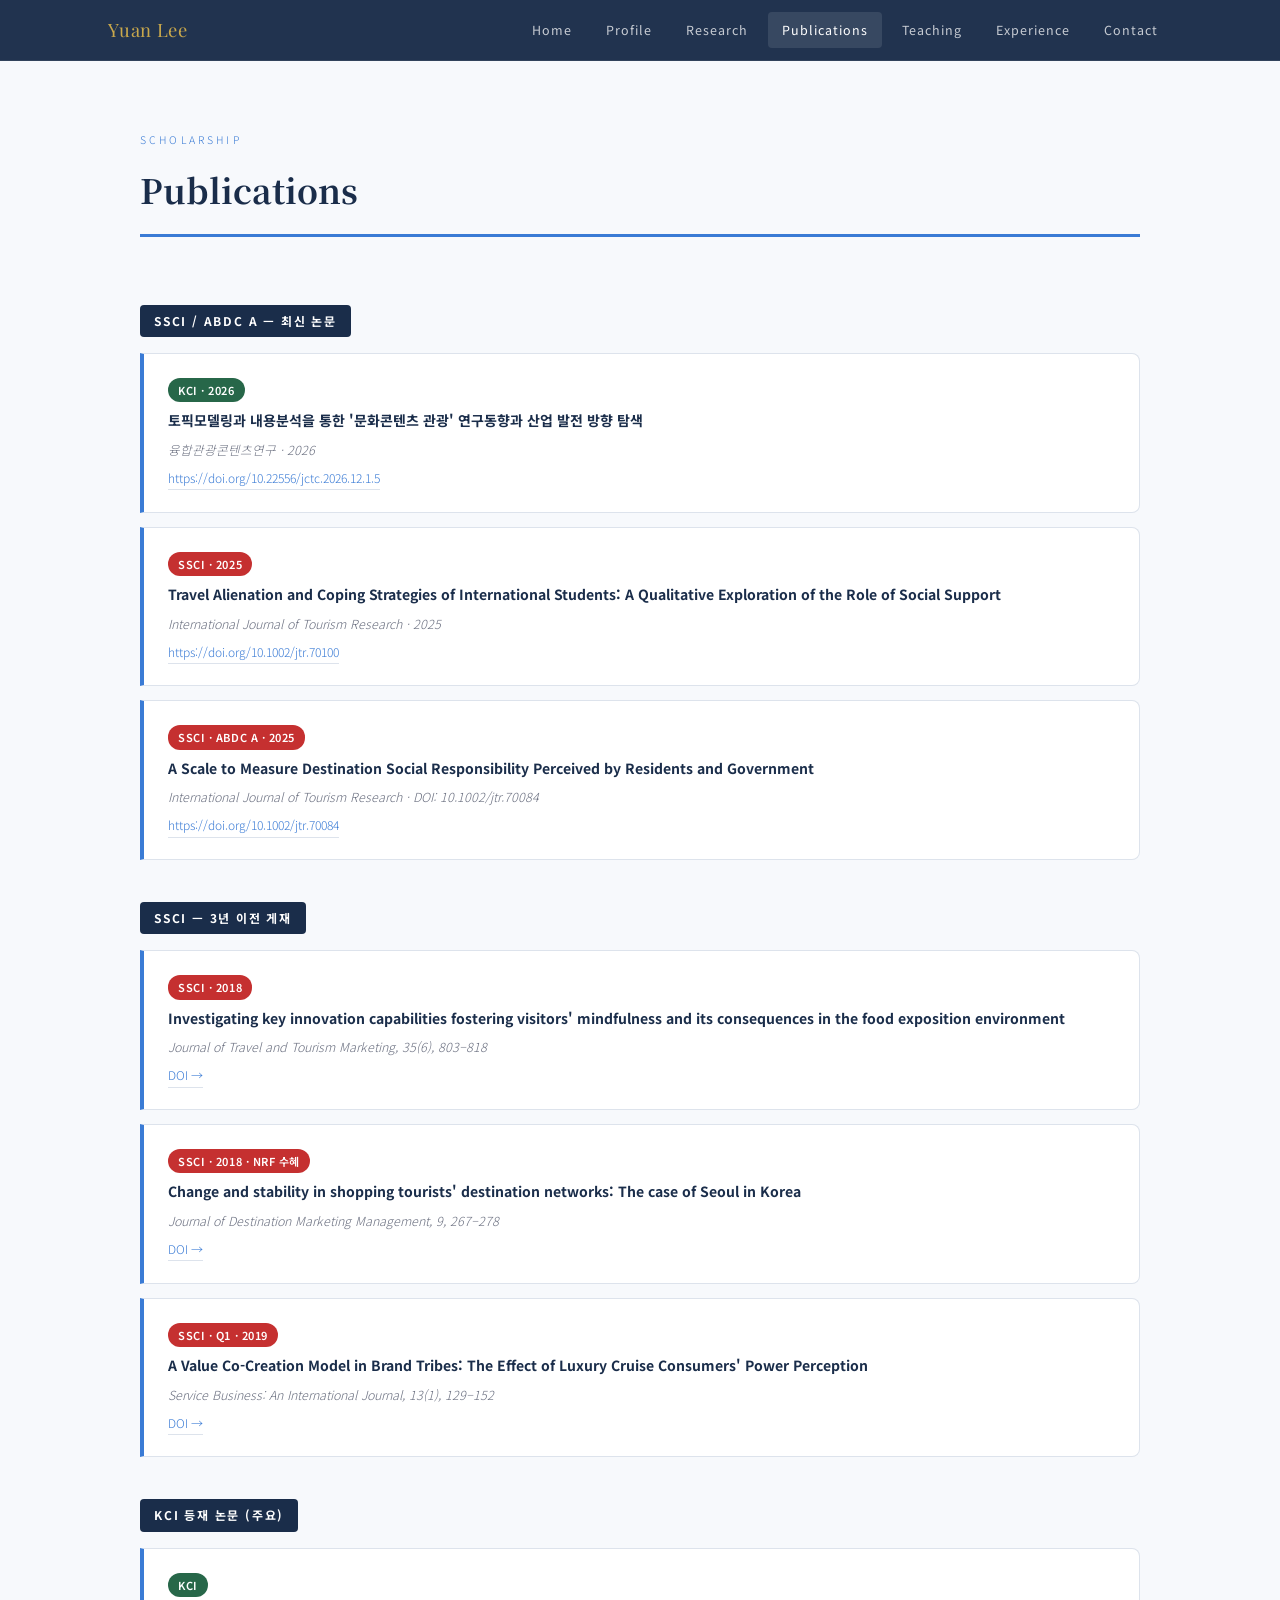
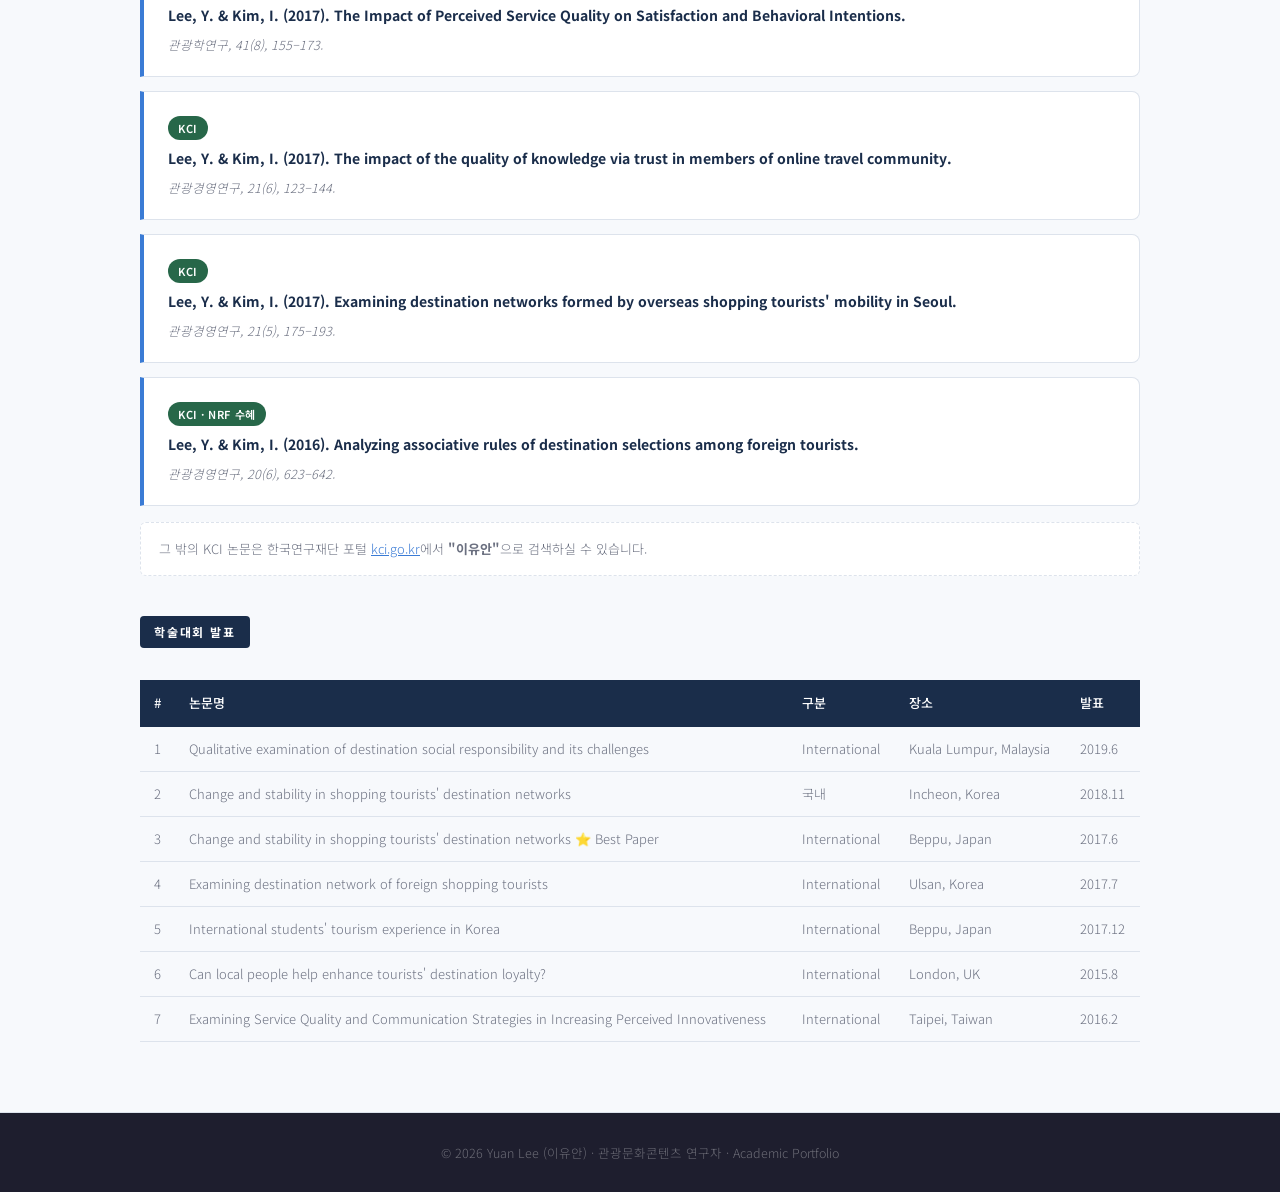
==== publications.html @ 2b151949 "Refactor: separate pages per section, Experience uses full Industry_Experience content" ====
<!DOCTYPE html>
<html lang="ko">
<head>
  <meta charset="UTF-8" />
  <meta name="viewport" content="width=device-width, initial-scale=1.0" />
  <title>Publications — Yuan Lee</title>
  <link href="https://fonts.googleapis.com/css2?family=Playfair+Display:ital,wght@0,700;1,400&family=Noto+Serif+KR:wght@300;400;600;700&family=Noto+Sans+KR:wght@300;400;500&display=swap" rel="stylesheet" />
  <link rel="stylesheet" href="style.css" />
</head>
<body>
<nav id="site-nav">
  <div class="nav-inner">
    <a href="index.html" class="nav-logo">Yuan Lee</a>
    <div class="nav-toggle" id="hamburger"><span></span><span></span><span></span></div>
    <ul class="nav-links" id="nav-links">
      <li><a href="index.html">Home</a></li>
      <li><a href="profile.html" target="_blank">Profile</a></li>
      <li><a href="research.html" target="_blank">Research</a></li>
      <li><a href="publications.html" class="active">Publications</a></li>
      <li><a href="teaching.html" target="_blank">Teaching</a></li>
      <li><a href="experience.html" target="_blank">Experience</a></li>
      <li><a href="contact.html" target="_blank">Contact</a></li>
    </ul>
  </div>
</nav>

<div class="page-body">
<section class="section">
  <div class="section-wrap">
    <p class="sec-eyebrow reveal">Scholarship</p>
    <h2 class="sec-title reveal">Publications</h2>

    <div class="pub-section-label reveal">SSCI / ABDC A — 최신 논문</div>

    <div class="pub-item reveal">
      <span class="pub-badge badge-kci">KCI · 2026</span>
      <h4>토픽모델링과 내용분석을 통한 '문화콘텐츠 관광' 연구동향과 산업 발전 방향 탐색</h4>
      <p class="pub-meta">융합관광콘텐츠연구 · 2026</p>
      <a href="https://doi.org/10.22556/jctc.2026.12.1.5" target="_blank" rel="noopener">https://doi.org/10.22556/jctc.2026.12.1.5</a>
    </div>

    <div class="pub-item reveal">
      <span class="pub-badge badge-ssci">SSCI · 2025</span>
      <h4>Travel Alienation and Coping Strategies of International Students: A Qualitative Exploration of the Role of Social Support</h4>
      <p class="pub-meta">International Journal of Tourism Research · 2025</p>
      <a href="https://doi.org/10.1002/jtr.70100" target="_blank" rel="noopener">https://doi.org/10.1002/jtr.70100</a>
    </div>

    <div class="pub-item reveal">
      <span class="pub-badge badge-ssci">SSCI · ABDC A · 2025</span>
      <h4>A Scale to Measure Destination Social Responsibility Perceived by Residents and Government</h4>
      <p class="pub-meta">International Journal of Tourism Research · DOI: 10.1002/jtr.70084</p>
      <a href="https://doi.org/10.1002/jtr.70084" target="_blank" rel="noopener">https://doi.org/10.1002/jtr.70084</a>
    </div>

    <div class="pub-section-label reveal">SSCI — 3년 이전 게재</div>

    <div class="pub-item reveal">
      <span class="pub-badge badge-ssci">SSCI · 2018</span>
      <h4>Investigating key innovation capabilities fostering visitors' mindfulness and its consequences in the food exposition environment</h4>
      <p class="pub-meta">Journal of Travel and Tourism Marketing, 35(6), 803–818</p>
      <a href="https://doi.org/10.1080/10548408.2017.1421496" target="_blank" rel="noopener">DOI →</a>
    </div>

    <div class="pub-item reveal">
      <span class="pub-badge badge-ssci">SSCI · 2018 · NRF 수혜</span>
      <h4>Change and stability in shopping tourists' destination networks: The case of Seoul in Korea</h4>
      <p class="pub-meta">Journal of Destination Marketing Management, 9, 267–278</p>
      <a href="https://doi.org/10.1016/j.jdmm.2018.02.004" target="_blank" rel="noopener">DOI →</a>
    </div>

    <div class="pub-item reveal">
      <span class="pub-badge badge-ssci">SSCI · Q1 · 2019</span>
      <h4>A Value Co-Creation Model in Brand Tribes: The Effect of Luxury Cruise Consumers' Power Perception</h4>
      <p class="pub-meta">Service Business: An International Journal, 13(1), 129–152</p>
      <a href="https://doi.org/10.1007/s11628-018-0373-x" target="_blank" rel="noopener">DOI →</a>
    </div>

    <div class="pub-section-label reveal">KCI 등재 논문 (주요)</div>

    <div class="pub-item reveal">
      <span class="pub-badge badge-kci">KCI</span>
      <h4>Lee, Y. &amp; Kim, I. (2017). The Impact of Perceived Service Quality on Satisfaction and Behavioral Intentions.</h4>
      <p class="pub-meta">관광학연구, 41(8), 155–173.</p>
    </div>

    <div class="pub-item reveal">
      <span class="pub-badge badge-kci">KCI</span>
      <h4>Lee, Y. &amp; Kim, I. (2017). The impact of the quality of knowledge via trust in members of online travel community.</h4>
      <p class="pub-meta">관광경영연구, 21(6), 123–144.</p>
    </div>

    <div class="pub-item reveal">
      <span class="pub-badge badge-kci">KCI</span>
      <h4>Lee, Y. &amp; Kim, I. (2017). Examining destination networks formed by overseas shopping tourists' mobility in Seoul.</h4>
      <p class="pub-meta">관광경영연구, 21(5), 175–193.</p>
    </div>

    <div class="pub-item reveal">
      <span class="pub-badge badge-kci">KCI · NRF 수혜</span>
      <h4>Lee, Y. &amp; Kim, I. (2016). Analyzing associative rules of destination selections among foreign tourists.</h4>
      <p class="pub-meta">관광경영연구, 20(6), 623–642.</p>
    </div>

    <p style="font-size:13px; color:var(--muted); margin-top:16px; padding:14px 18px; background:var(--paper); border:1px dashed var(--border); border-radius:6px;" class="reveal">
      그 밖의 KCI 논문은 한국연구재단 포털 <a href="https://www.kci.go.kr/kciportal/main.kci" target="_blank" style="color:var(--blue);">kci.go.kr</a>에서 <strong>"이유안"</strong>으로 검색하실 수 있습니다.
    </p>

    <div class="pub-section-label reveal" style="margin-top:40px;">학술대회 발표</div>
    <div style="overflow-x:auto;" class="reveal">
      <table class="conf-table">
        <thead>
          <tr><th>#</th><th>논문명</th><th>구분</th><th>장소</th><th>발표</th></tr>
        </thead>
        <tbody>
          <tr><td>1</td><td>Qualitative examination of destination social responsibility and its challenges</td><td>International</td><td>Kuala Lumpur, Malaysia</td><td>2019.6</td></tr>
          <tr><td>2</td><td>Change and stability in shopping tourists' destination networks</td><td>국내</td><td>Incheon, Korea</td><td>2018.11</td></tr>
          <tr><td>3</td><td>Change and stability in shopping tourists' destination networks ⭐ Best Paper</td><td>International</td><td>Beppu, Japan</td><td>2017.6</td></tr>
          <tr><td>4</td><td>Examining destination network of foreign shopping tourists</td><td>International</td><td>Ulsan, Korea</td><td>2017.7</td></tr>
          <tr><td>5</td><td>International students' tourism experience in Korea</td><td>International</td><td>Beppu, Japan</td><td>2017.12</td></tr>
          <tr><td>6</td><td>Can local people help enhance tourists' destination loyalty?</td><td>International</td><td>London, UK</td><td>2015.8</td></tr>
          <tr><td>7</td><td>Examining Service Quality and Communication Strategies in Increasing Perceived Innovativeness</td><td>International</td><td>Taipei, Taiwan</td><td>2016.2</td></tr>
        </tbody>
      </table>
    </div>
  </div>
</section>
</div>

<footer>
  <p>© 2026 Yuan Lee (이유안) · 관광문화콘텐츠 연구자 · Academic Portfolio</p>
</footer>
<script>
  const toggle = document.getElementById('hamburger');
  const navLinks = document.getElementById('nav-links');
  toggle.addEventListener('click', () => navLinks.classList.toggle('open'));
  const revealEls = document.querySelectorAll('.reveal');
  const obs = new IntersectionObserver((entries) => {
    entries.forEach((e, i) => { if (e.isIntersecting) { setTimeout(() => e.target.classList.add('visible'), i * 60); obs.unobserve(e.target); } });
  }, { threshold: 0.08 });
  revealEls.forEach(el => obs.observe(el));
</script>
</body>
</html>
---- style.css ----
/* ─── TOKENS ─── */
:root {
  --navy:   #1a2d4a;
  --navy2:  #2c4a72;
  --blue:   #3a7bd5;
  --gold:   #c9a84c;
  --ink:    #1e1e2e;
  --muted:  #6b7080;
  --border: #dde3ec;
  --bg:     #f7f9fc;
  --paper:  #ffffff;
  --green:  #2d4a3e;
  --green-mid: #4a7c6a;
  --green-light: #e8f0ec;
}

*, *::before, *::after { box-sizing: border-box; margin: 0; padding: 0; }
html { scroll-behavior: smooth; }
body {
  font-family: 'Noto Sans KR', sans-serif;
  font-weight: 300;
  color: var(--ink);
  background: var(--bg);
  line-height: 1.85;
  overflow-x: hidden;
}

/* ─── NAV ─── */
#site-nav {
  position: fixed;
  top: 0; left: 0; right: 0;
  z-index: 1000;
  background: rgba(26, 45, 74, 0.97);
  backdrop-filter: blur(8px);
  border-bottom: 1px solid rgba(255,255,255,0.08);
}

.nav-inner {
  max-width: 1120px;
  margin: 0 auto;
  padding: 0 28px;
  display: flex;
  align-items: center;
  justify-content: space-between;
  height: 60px;
}

.nav-logo {
  font-family: 'Playfair Display', serif;
  font-size: 1.15rem;
  color: var(--gold);
  letter-spacing: 0.02em;
  text-decoration: none;
}

.nav-links {
  display: flex;
  gap: 6px;
  list-style: none;
}

.nav-links a {
  display: block;
  padding: 6px 14px;
  font-size: 12.5px;
  font-weight: 400;
  letter-spacing: 0.08em;
  color: rgba(255,255,255,0.75);
  text-decoration: none;
  border-radius: 4px;
  transition: color 0.2s, background 0.2s;
}

.nav-links a:hover,
.nav-links a.active {
  color: #fff;
  background: rgba(255,255,255,0.1);
}

.nav-toggle {
  display: none;
  flex-direction: column;
  gap: 5px;
  cursor: pointer;
  padding: 4px;
}
.nav-toggle span {
  display: block; width: 24px; height: 2px;
  background: rgba(255,255,255,0.8);
  border-radius: 2px;
  transition: 0.3s;
}

@media (max-width: 720px) {
  .nav-toggle { display: flex; }
  .nav-links {
    display: none;
    position: absolute;
    top: 60px; left: 0; right: 0;
    flex-direction: column;
    background: rgba(26,45,74,0.98);
    padding: 16px 28px 20px;
    gap: 2px;
    border-bottom: 1px solid rgba(255,255,255,0.08);
  }
  .nav-links.open { display: flex; }
  .nav-links a { padding: 10px 0; }
}

/* ─── HERO ─── */
#home {
  min-height: 100vh;
  background: linear-gradient(135deg, var(--navy) 0%, var(--navy2) 55%, #1e4a6e 100%);
  display: flex;
  align-items: center;
  padding: 100px 10vw 80px;
  position: relative;
  overflow: hidden;
}

#home::before {
  content: '';
  position: absolute; inset: 0;
  background: url("data:image/svg+xml,%3Csvg width='80' height='80' viewBox='0 0 80 80' xmlns='http://www.w3.org/2000/svg'%3E%3Cg fill='%23ffffff' fill-opacity='0.03'%3E%3Ccircle cx='40' cy='40' r='30'/%3E%3C/g%3E%3C/svg%3E");
  pointer-events: none;
}

.hero-content {
  position: relative;
  z-index: 1;
  max-width: 800px;
}

.hero-eyebrow {
  font-size: 11px;
  letter-spacing: 0.35em;
  text-transform: uppercase;
  color: var(--gold);
  margin-bottom: 1.4rem;
  opacity: 0;
  animation: fadeUp 0.7s ease 0.2s forwards;
}

.hero-name {
  font-family: 'Playfair Display', serif;
  font-size: clamp(3.2rem, 9vw, 7.5rem);
  font-weight: 700;
  line-height: 0.95;
  color: #fff;
  margin-bottom: 1.6rem;
  opacity: 0;
  animation: fadeUp 0.8s ease 0.35s forwards;
}

.hero-name em {
  font-style: italic;
  color: var(--gold);
}

.hero-tagline {
  font-family: 'Noto Serif KR', serif;
  font-size: clamp(0.95rem, 2vw, 1.2rem);
  color: rgba(255,255,255,0.75);
  margin-bottom: 2.4rem;
  max-width: 560px;
  line-height: 1.75;
  opacity: 0;
  animation: fadeUp 0.8s ease 0.5s forwards;
}

.hero-pills {
  display: flex;
  flex-wrap: wrap;
  gap: 10px;
  opacity: 0;
  animation: fadeUp 0.8s ease 0.65s forwards;
}

.pill {
  font-size: 12px;
  padding: 6px 16px;
  border-radius: 20px;
  background: rgba(255,255,255,0.1);
  color: rgba(255,255,255,0.85);
  border: 1px solid rgba(255,255,255,0.15);
  letter-spacing: 0.04em;
}

/* STATS BAR */
.stats-bar {
  background: var(--ink);
  display: grid;
  grid-template-columns: repeat(4, 1fr);
}

.stat-cell {
  padding: 2rem 1.5rem;
  text-align: center;
  border-right: 1px solid rgba(255,255,255,0.07);
}
.stat-cell:last-child { border-right: none; }

.stat-num {
  font-family: 'Playfair Display', serif;
  font-size: 2.6rem;
  color: var(--gold);
  line-height: 1;
  display: block;
}

.stat-lbl {
  font-size: 11px;
  letter-spacing: 0.1em;
  color: rgba(255,255,255,0.45);
  margin-top: 6px;
}

@media (max-width: 600px) {
  .stats-bar { grid-template-columns: repeat(2, 1fr); }
  .stat-cell { border-bottom: 1px solid rgba(255,255,255,0.07); }
}

/* ─── SECTION PAGES ─── */
.page-body {
  padding-top: 60px;
}

.section {
  padding: 70px 10vw;
  border-bottom: 1px solid var(--border);
}

.section-wrap { max-width: 1000px; margin: 0 auto; }

.sec-eyebrow {
  font-size: 10.5px;
  letter-spacing: 0.3em;
  text-transform: uppercase;
  color: var(--blue);
  margin-bottom: 10px;
}

.sec-title {
  font-family: 'Noto Serif KR', serif;
  font-size: clamp(1.5rem, 3vw, 2.1rem);
  font-weight: 700;
  color: var(--navy);
  padding-bottom: 12px;
  border-bottom: 3px solid var(--blue);
  margin-bottom: 40px;
}

/* ─── PROFILE ─── */
.profile-grid {
  display: grid;
  grid-template-columns: 1fr 1fr;
  gap: 28px;
  margin-bottom: 40px;
}

.info-card {
  background: var(--paper);
  border: 1px solid var(--border);
  border-top: 3px solid var(--blue);
  border-radius: 8px;
  padding: 24px 26px;
}

.info-card h4 {
  font-family: 'Noto Serif KR', serif;
  font-size: 0.95rem;
  font-weight: 700;
  color: var(--navy);
  margin-bottom: 12px;
}

.info-card p, .info-card li {
  font-size: 13.5px;
  color: var(--muted);
  line-height: 1.85;
}

.info-card ul { list-style: none; }
.info-card ul li { padding-left: 14px; position: relative; }
.info-card ul li::before { content: '–'; position: absolute; left: 0; color: var(--blue); }

/* TIMELINE */
.tl { position: relative; padding-left: 28px; }

.tl::before {
  content: '';
  position: absolute;
  left: 7px; top: 8px; bottom: 8px;
  width: 2px;
  background: linear-gradient(to bottom, var(--blue), var(--navy2));
  border-radius: 2px;
}

.tl-item {
  position: relative;
  margin-bottom: 22px;
  padding: 20px 22px;
  background: var(--paper);
  border: 1px solid var(--border);
  border-radius: 8px;
  transition: transform 0.25s, box-shadow 0.25s;
}

.tl-item:hover { transform: translateX(4px); box-shadow: 0 4px 18px rgba(0,0,0,0.07); }

.tl-item::before {
  content: '';
  position: absolute;
  left: -25px; top: 22px;
  width: 12px; height: 12px;
  border-radius: 50%;
  background: var(--blue);
  border: 2px solid #fff;
  box-shadow: 0 0 0 2px var(--blue);
}

.tl-period {
  display: inline-block;
  background: var(--blue);
  color: #fff;
  font-size: 11.5px;
  padding: 3px 12px;
  border-radius: 20px;
  margin-bottom: 8px;
  letter-spacing: 0.05em;
}

.tl-item h4 { color: var(--navy); font-weight: 600; margin-bottom: 4px; }
.tl-item .org { color: var(--muted); font-size: 13px; margin-bottom: 8px; }
.tl-item p { font-size: 13.5px; color: var(--muted); }

.tag-cloud { display: flex; flex-wrap: wrap; gap: 10px; }

.rtag {
  font-size: 12.5px;
  padding: 8px 18px;
  border-radius: 22px;
  background: linear-gradient(135deg, var(--navy), var(--navy2));
  color: #fff;
  letter-spacing: 0.03em;
  transition: transform 0.2s;
}
.rtag:hover { transform: scale(1.04); }

.lic-grid {
  display: grid;
  grid-template-columns: repeat(auto-fit, minmax(220px, 1fr));
  gap: 14px;
  margin-top: 28px;
}

.lic-item {
  display: flex;
  align-items: center;
  gap: 14px;
  padding: 14px 18px;
  background: var(--paper);
  border: 1px solid var(--border);
  border-radius: 8px;
}

.lic-icon {
  width: 38px; height: 38px;
  background: var(--gold);
  border-radius: 50%;
  display: flex; align-items: center; justify-content: center;
  font-size: 1.1rem;
  flex-shrink: 0;
}

.lic-item strong { font-size: 13.5px; color: var(--navy); }
.lic-item span { font-size: 12px; color: var(--muted); display: block; }

@media (max-width: 640px) {
  .profile-grid { grid-template-columns: 1fr; }
}

/* ─── RESEARCH ─── */
.project-grid {
  display: grid;
  grid-template-columns: repeat(auto-fit, minmax(280px, 1fr));
  gap: 18px;
  margin-bottom: 36px;
}

.proj-card {
  background: var(--paper);
  border: 1px solid var(--border);
  border-radius: 8px;
  padding: 24px;
  position: relative;
  overflow: hidden;
  transition: transform 0.25s;
}

.proj-card::after {
  content: '';
  position: absolute;
  top: 0; left: 0;
  width: 100%; height: 3px;
  background: linear-gradient(90deg, var(--gold), var(--blue));
}

.proj-card:hover { transform: translateY(-3px); }

.proj-icon { font-size: 1.7rem; margin-bottom: 12px; }
.proj-card h4 { font-family: 'Noto Serif KR', serif; font-weight: 600; color: var(--navy); margin-bottom: 10px; font-size: 15px; }
.proj-card p { font-size: 13px; color: var(--muted); line-height: 1.8; }

.plan-table {
  width: 100%;
  border-collapse: collapse;
  font-size: 13.5px;
  margin-top: 28px;
}

.plan-table th {
  background: var(--navy);
  color: #fff;
  padding: 12px 16px;
  text-align: left;
  font-weight: 500;
}

.plan-table td {
  padding: 11px 16px;
  border-bottom: 1px solid var(--border);
  color: var(--muted);
  vertical-align: top;
}

.plan-table td:first-child { color: var(--blue); font-weight: 500; white-space: nowrap; }
.plan-table tr:hover td { background: rgba(58,123,213,0.04); }

.upcoming-list { list-style: none; display: grid; gap: 14px; margin-top: 4px; }

.upcoming-item {
  display: flex;
  gap: 18px;
  align-items: flex-start;
  padding: 16px 20px;
  background: var(--paper);
  border: 1px solid var(--border);
  border-left: 3px solid var(--gold);
  border-radius: 0 8px 8px 0;
}

.upcoming-badge {
  font-size: 11px;
  font-weight: 700;
  letter-spacing: 0.1em;
  color: var(--gold);
  white-space: nowrap;
  padding-top: 2px;
}

.upcoming-item p { font-size: 13.5px; color: var(--muted); line-height: 1.8; }

/* ─── PUBLICATIONS ─── */
.pub-section-label {
  font-size: 12px;
  font-weight: 700;
  letter-spacing: 0.15em;
  text-transform: uppercase;
  color: var(--paper);
  background: var(--navy);
  display: inline-block;
  padding: 5px 14px;
  border-radius: 4px;
  margin: 28px 0 16px;
}

.pub-item {
  padding: 20px 24px;
  background: var(--paper);
  border: 1px solid var(--border);
  border-left: 4px solid var(--blue);
  border-radius: 0 8px 8px 0;
  margin-bottom: 14px;
  transition: transform 0.25s;
}

.pub-item:hover { transform: translateX(4px); }

.pub-badge {
  display: inline-block;
  font-size: 11px;
  padding: 2px 10px;
  border-radius: 12px;
  margin-bottom: 8px;
  font-weight: 600;
  letter-spacing: 0.05em;
}

.badge-ssci { background: #c53030; color: #fff; }
.badge-kci  { background: #276749; color: #fff; }
.badge-kci2 { background: #2c7a7b; color: #fff; }

.pub-item h4 { color: var(--navy); font-size: 14px; line-height: 1.55; margin-bottom: 6px; }
.pub-item .pub-meta { color: var(--muted); font-size: 12.5px; font-style: italic; }
.pub-item a { color: var(--blue); font-size: 12px; display: inline-block; margin-top: 6px; text-decoration: none; border-bottom: 1px solid var(--border); }
.pub-item a:hover { border-color: var(--blue); }

.conf-table {
  width: 100%;
  border-collapse: collapse;
  font-size: 13px;
  margin-top: 16px;
}

.conf-table th { background: var(--navy); color: #fff; padding: 11px 14px; text-align: left; font-weight: 500; }
.conf-table td { padding: 10px 14px; border-bottom: 1px solid var(--border); color: var(--muted); vertical-align: top; }
.conf-table tr:hover td { background: rgba(58,123,213,0.04); }

/* ─── TEACHING ─── */
.course-grid {
  display: grid;
  grid-template-columns: repeat(auto-fit, minmax(200px, 1fr));
  gap: 14px;
  margin-bottom: 28px;
}

.course-card {
  background: var(--paper);
  border: 1px solid var(--border);
  border-radius: 8px;
  padding: 18px 20px;
  text-align: center;
  transition: all 0.25s;
}

.course-card:hover { border-color: var(--blue); transform: translateY(-3px); box-shadow: 0 6px 18px rgba(0,0,0,0.08); }

.course-sem { font-size: 11px; color: var(--blue); font-weight: 600; letter-spacing: 0.1em; margin-bottom: 6px; }
.course-name { font-weight: 500; color: var(--navy); font-size: 13.5px; }

.award-highlight {
  background: linear-gradient(135deg, #fffbeb, #fef3c7);
  border: 2px solid var(--gold);
  border-radius: 10px;
  padding: 22px 26px;
  margin-bottom: 24px;
}

.award-highlight h4 { color: #92700a; margin-bottom: 8px; font-size: 15px; }
.award-highlight p { font-size: 13.5px; color: #6b5a1e; }
.award-highlight .amount { color: var(--gold); font-weight: 600; margin-top: 6px; }

.award-cards {
  display: grid;
  grid-template-columns: repeat(auto-fit, minmax(220px, 1fr));
  gap: 20px;
  margin-top: 28px;
}

.award-card {
  background: #fff;
  border: 1px solid var(--border);
  border-radius: 8px;
  overflow: hidden;
  transition: transform 0.3s, box-shadow 0.3s;
}

.award-card:hover { transform: translateY(-5px); box-shadow: 0 12px 36px rgba(0,0,0,0.12); }

.award-card img {
  width: 100%;
  height: 220px;
  object-fit: cover;
  border-bottom: 2px solid var(--gold);
  transition: transform 0.4s;
}

.award-card:hover img { transform: scale(1.04); }

.award-card-body { padding: 16px 18px; }
.award-date { font-size: 11.5px; color: var(--gold); margin-bottom: 4px; letter-spacing: 0.08em; }
.award-card-body h4 { font-size: 15px; color: var(--navy); margin-bottom: 6px; }
.award-card-body p { font-size: 12.5px; color: var(--muted); line-height: 1.7; }

/* ─── EXPERIENCE (Industry) ─── */
.exp-summary {
  background: var(--green);
  color: #fff;
  border-radius: 8px;
  padding: 22px 28px;
  font-size: 14.5px;
  line-height: 1.9;
  margin-bottom: 36px;
}

.resort-tags { display: flex; flex-wrap: wrap; gap: 8px; margin: 10px 0 18px; }
.resort-tag { font-size: 12px; padding: 4px 12px; border-radius: 20px; background: var(--green-light); color: var(--green); font-weight: 600; letter-spacing: 0.5px; }

.resort-desc { font-size: 14px; color: var(--muted); line-height: 1.9; }

.facility-grid {
  display: grid;
  grid-template-columns: 1fr 1fr;
  gap: 16px;
  margin-top: 20px;
}

.facility-card {
  border: 1px solid var(--border);
  border-radius: 8px;
  padding: 20px;
  background: var(--paper);
}

.facility-card h4 {
  font-size: 14px;
  font-weight: 700;
  color: var(--green);
  margin-bottom: 8px;
  display: flex; align-items: center; gap: 8px;
}

.facility-card p { font-size: 13px; color: var(--muted); line-height: 1.8; }

.ops-list { list-style: none; display: grid; gap: 10px; margin-top: 4px; }
.ops-list li { font-size: 14px; padding-left: 18px; position: relative; color: var(--ink); }
.ops-list li::before { content: '—'; position: absolute; left: 0; color: var(--green-mid); }

.exp-tl { position: relative; padding-left: 28px; }
.exp-tl::before {
  content: '';
  position: absolute;
  left: 6px; top: 8px; bottom: 8px;
  width: 2px;
  background: var(--border);
}

.exp-tl-item { position: relative; margin-bottom: 36px; }
.exp-tl-item::before {
  content: '';
  position: absolute;
  left: -26px; top: 8px;
  width: 10px; height: 10px;
  border-radius: 50%;
  background: var(--green-mid);
  border: 2px solid #fff;
  box-shadow: 0 0 0 2px var(--green-mid);
}

.exp-tl-item:last-child::before { background: var(--gold); box-shadow: 0 0 0 2px var(--gold); }

.exp-period { font-size: 12px; font-weight: 700; letter-spacing: 1.5px; color: var(--green-mid); margin-bottom: 4px; }
.exp-tl-item:last-child .exp-period { color: var(--gold); }
.exp-tl-title { font-size: 15px; font-weight: 700; color: var(--green); margin-bottom: 10px; }
.exp-body { font-size: 14px; color: var(--muted); line-height: 1.85; margin-bottom: 14px; }

.exp-tasks { list-style: none; display: grid; gap: 6px; }
.exp-tasks li {
  font-size: 13.5px;
  padding: 8px 14px 8px 24px;
  background: var(--green-light);
  border-radius: 5px;
  position: relative;
}
.exp-tasks li::before { content: '›'; position: absolute; left: 10px; color: var(--green-mid); font-weight: 700; }

.exp-tasks .sub-item {
  margin-top: 4px;
  margin-left: 16px;
  background: #fff;
  border: 1px solid var(--border);
}

.comp-list { list-style: none; display: grid; gap: 12px; }
.comp-list li {
  display: flex;
  gap: 12px;
  align-items: flex-start;
  padding: 14px 18px;
  background: var(--paper);
  border: 1px solid var(--border);
  border-radius: 6px;
  font-size: 14px;
}
.comp-list li::before { content: '●'; color: var(--green-mid); flex-shrink: 0; margin-top: 2px; font-size: 10px; }

.video-wrap { margin-top: 24px; border-radius: 10px; overflow: hidden; box-shadow: 0 2px 12px rgba(0,0,0,0.12); }
.video-wrap video { width: 100%; display: block; }
.video-credit { margin-top: 9px; font-size: 12px; color: #999; }
.video-credit a { color: #aaa; text-decoration: underline; text-underline-offset: 2px; }

/* ─── CONTACT ─── */
.contact-wrap {
  background: linear-gradient(135deg, var(--navy), var(--navy2));
  border-radius: 14px;
  padding: 52px 48px;
  text-align: center;
  color: #fff;
}

.contact-wrap h3 { font-family: 'Playfair Display', serif; font-size: 2rem; margin-bottom: 12px; color: var(--gold); }
.contact-wrap p { opacity: 0.8; margin-bottom: 32px; font-size: 15px; }

.contact-links { display: flex; justify-content: center; flex-wrap: wrap; gap: 16px; margin-bottom: 32px; }

.c-btn {
  padding: 13px 32px;
  border-radius: 28px;
  text-decoration: none;
  font-weight: 500;
  font-size: 14px;
  transition: transform 0.25s, box-shadow 0.25s;
  display: inline-flex;
  align-items: center;
  gap: 8px;
}

.c-btn:hover { transform: translateY(-3px); box-shadow: 0 10px 28px rgba(0,0,0,0.25); }
.c-btn.primary { background: #fff; color: var(--navy); }
.c-btn.ghost { background: transparent; color: #fff; border: 2px solid rgba(255,255,255,0.5); }

.contact-detail { display: flex; justify-content: center; flex-wrap: wrap; gap: 20px; font-size: 13.5px; color: rgba(255,255,255,0.6); }
.contact-detail span { display: flex; align-items: center; gap: 6px; }
.contact-detail a { color: rgba(255,255,255,0.7); text-decoration: none; }
.contact-detail a:hover { color: #fff; }

/* ─── FOOTER ─── */
footer {
  background: var(--ink);
  color: rgba(255,255,255,0.35);
  text-align: center;
  padding: 28px;
  font-size: 12.5px;
}

/* ─── SECTION LABEL ─── */
.section-label {
  font-size: 13px;
  font-weight: 700;
  letter-spacing: 2.5px;
  text-transform: uppercase;
  color: var(--green-mid);
  border-bottom: 1px solid var(--border);
  padding-bottom: 8px;
  margin-bottom: 24px;
  margin-top: 40px;
}

/* ─── ANIMATIONS ─── */
@keyframes fadeUp {
  from { opacity: 0; transform: translateY(24px); }
  to   { opacity: 1; transform: translateY(0); }
}

.reveal {
  opacity: 0;
  transform: translateY(18px);
  transition: opacity 0.65s ease, transform 0.65s ease;
}
.reveal.visible { opacity: 1; transform: translateY(0); }

@media (max-width: 768px) {
  .section { padding: 60px 6vw; }
  #home { padding: 90px 6vw 60px; }
  .contact-wrap { padding: 36px 24px; }
  .facility-grid { grid-template-columns: 1fr; }
}
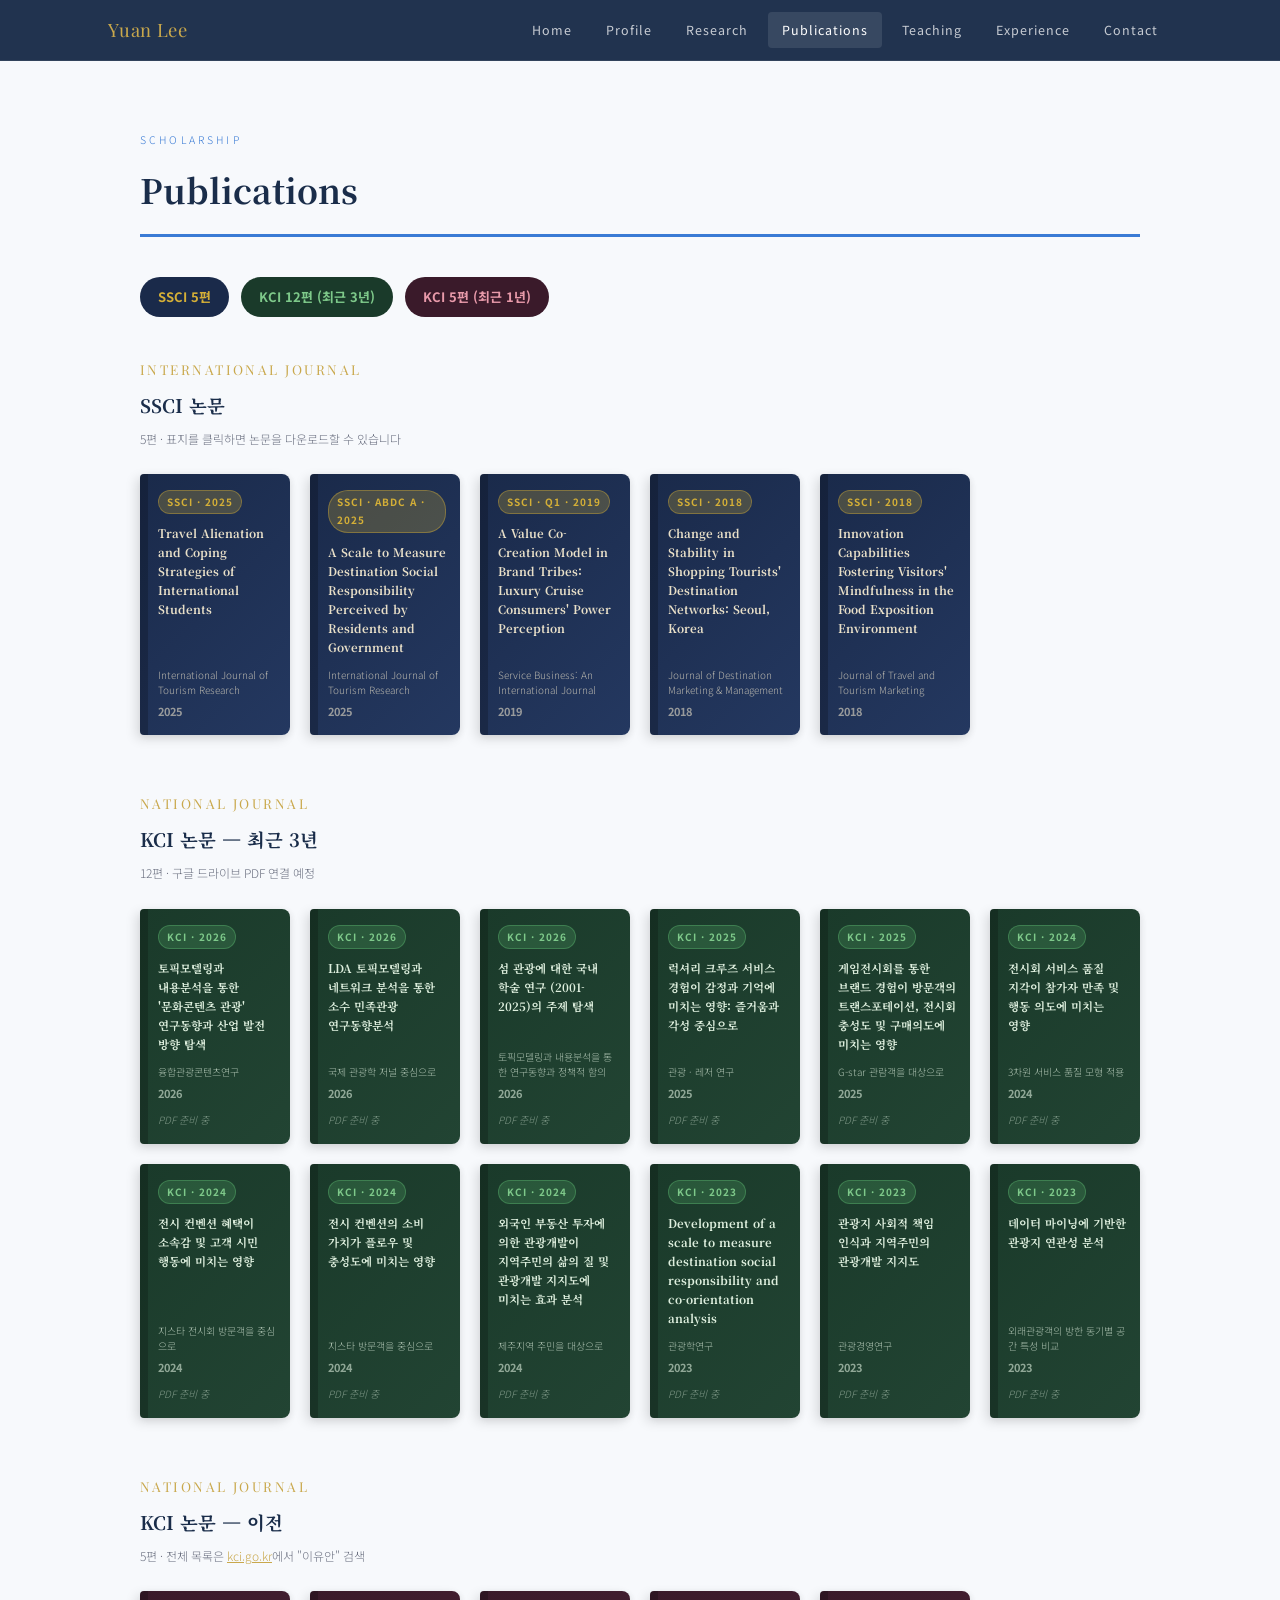
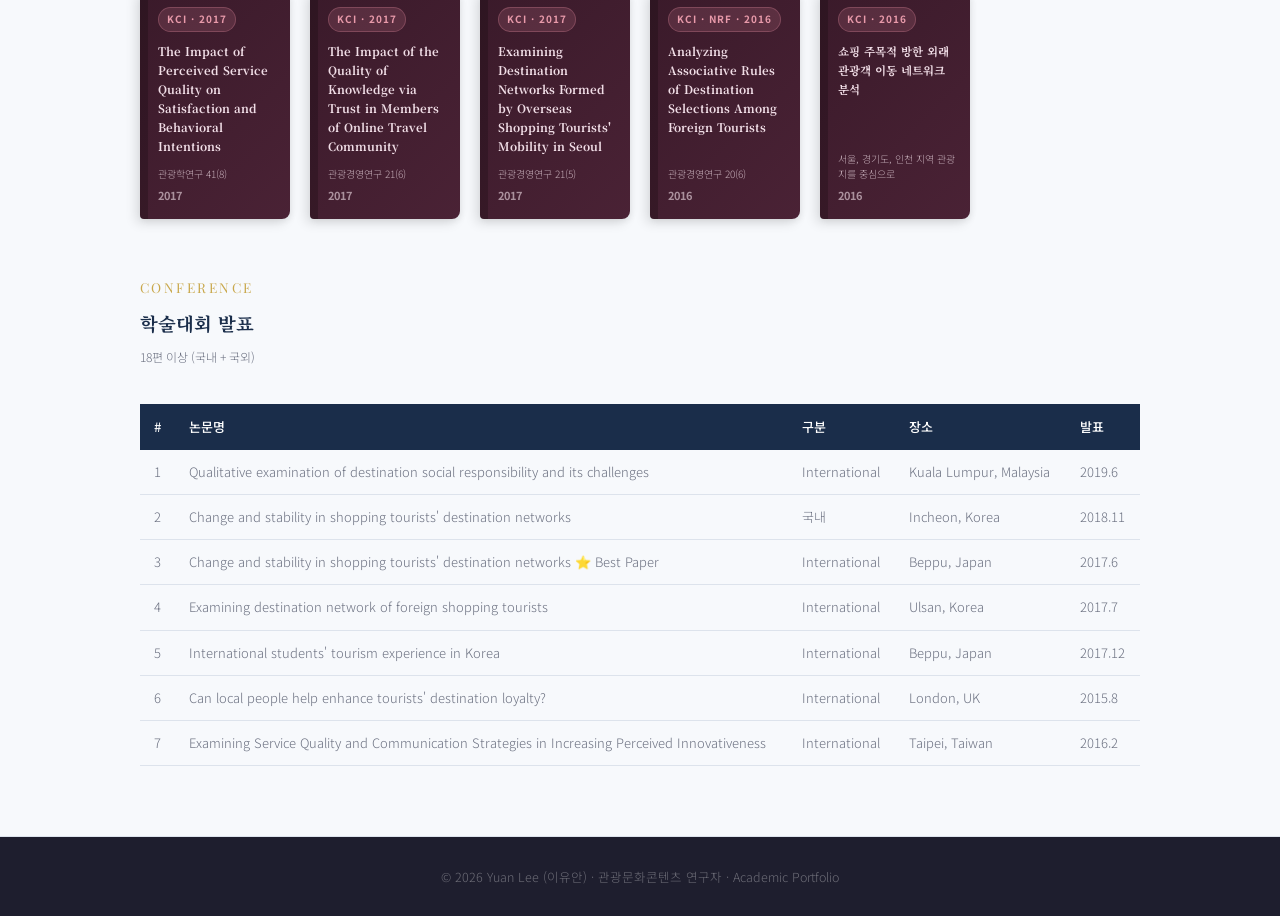
==== commit 582eaa29: "Redesign publications as book card grid layout" ====
--- a/publications.html
+++ b/publications.html
@@ -6,6 +6,124 @@
   <title>Publications — Yuan Lee</title>
   <link href="https://fonts.googleapis.com/css2?family=Playfair+Display:ital,wght@0,700;1,400&family=Noto+Serif+KR:wght@300;400;600;700&family=Noto+Sans+KR:wght@300;400;500&display=swap" rel="stylesheet" />
   <link rel="stylesheet" href="style.css" />
+  <style>
+    .shelf-section { margin-bottom: 56px; }
+    .shelf-label {
+      font-family: 'Playfair Display', serif;
+      font-size: 0.85rem;
+      letter-spacing: 0.18em;
+      text-transform: uppercase;
+      color: var(--gold);
+      margin-bottom: 6px;
+    }
+    .shelf-title {
+      font-family: 'Noto Serif KR', serif;
+      font-size: 1.15rem;
+      font-weight: 700;
+      color: var(--navy);
+      margin-bottom: 6px;
+    }
+    .shelf-count {
+      font-size: 12px;
+      color: var(--muted);
+      margin-bottom: 24px;
+    }
+    .book-grid {
+      display: grid;
+      grid-template-columns: repeat(auto-fill, minmax(150px, 1fr));
+      gap: 20px;
+    }
+    .book-card {
+      display: flex;
+      flex-direction: column;
+      border-radius: 4px 8px 8px 4px;
+      overflow: hidden;
+      box-shadow: -4px 4px 12px rgba(0,0,0,0.12), 2px 2px 6px rgba(0,0,0,0.06);
+      text-decoration: none;
+      transition: transform 0.22s, box-shadow 0.22s;
+      min-height: 220px;
+      position: relative;
+      cursor: pointer;
+    }
+    .book-card:hover {
+      transform: translateY(-6px) scale(1.02);
+      box-shadow: -6px 10px 24px rgba(0,0,0,0.18), 2px 4px 10px rgba(0,0,0,0.08);
+    }
+    .book-spine {
+      position: absolute;
+      left: 0; top: 0; bottom: 0;
+      width: 8px;
+      background: rgba(0,0,0,0.2);
+    }
+    .book-inner {
+      flex: 1;
+      display: flex;
+      flex-direction: column;
+      padding: 16px 14px 14px 18px;
+    }
+    .book-badge {
+      font-size: 10px;
+      font-weight: 700;
+      letter-spacing: 0.1em;
+      padding: 2px 8px;
+      border-radius: 20px;
+      display: inline-block;
+      margin-bottom: 10px;
+      align-self: flex-start;
+    }
+    .book-title {
+      font-family: 'Noto Serif KR', serif;
+      font-size: 11.5px;
+      font-weight: 700;
+      line-height: 1.65;
+      flex: 1;
+      word-break: keep-all;
+    }
+    .book-meta {
+      margin-top: 10px;
+      font-size: 10px;
+      line-height: 1.5;
+      opacity: 0.75;
+    }
+    .book-year {
+      font-size: 11px;
+      font-weight: 700;
+      margin-top: 4px;
+      opacity: 0.6;
+    }
+    .book-dl {
+      font-size: 10px;
+      margin-top: 8px;
+      opacity: 0.5;
+      font-style: italic;
+    }
+
+    /* SSCI — 딥네이비 계열 */
+    .book-ssci { background: linear-gradient(135deg, #1a2a4a 0%, #243860 100%); color: #e8dfc8; }
+    .book-ssci .book-badge { background: rgba(212,175,55,0.25); color: #d4af37; border: 1px solid rgba(212,175,55,0.4); }
+
+    /* KCI 최근 3년 — 다크 그린 */
+    .book-kci-recent { background: linear-gradient(135deg, #1a3a2a 0%, #224433 100%); color: #ddeedd; }
+    .book-kci-recent .book-badge { background: rgba(100,200,120,0.2); color: #7ec98a; border: 1px solid rgba(100,200,120,0.35); }
+
+    /* KCI 전체 — 다크 버건디 */
+    .book-kci { background: linear-gradient(135deg, #3a1a2a 0%, #4a2235 100%); color: #f0dde6; }
+    .book-kci .book-badge { background: rgba(200,120,140,0.2); color: #e89aaa; border: 1px solid rgba(200,120,140,0.35); }
+
+    .stats-chips { display: flex; gap: 12px; flex-wrap: wrap; margin-bottom: 40px; }
+    .stat-chip {
+      padding: 8px 18px;
+      border-radius: 30px;
+      font-size: 13px;
+      font-weight: 700;
+      font-family: 'Noto Sans KR', sans-serif;
+    }
+    .chip-ssci { background: #1a2a4a; color: #d4af37; }
+    .chip-kci { background: #1a3a2a; color: #7ec98a; }
+    .chip-kci2 { background: #3a1a2a; color: #e89aaa; }
+
+    .conf-section { margin-top: 56px; }
+  </style>
 </head>
 <body>
 <nav id="site-nav">
@@ -30,99 +148,297 @@
     <p class="sec-eyebrow reveal">Scholarship</p>
     <h2 class="sec-title reveal">Publications</h2>
 
-    <div class="pub-section-label reveal">SSCI / ABDC A — 최신 논문</div>
-
-    <div class="pub-item reveal">
-      <span class="pub-badge badge-kci">KCI · 2026</span>
-      <h4>토픽모델링과 내용분석을 통한 '문화콘텐츠 관광' 연구동향과 산업 발전 방향 탐색</h4>
-      <p class="pub-meta">융합관광콘텐츠연구 · 2026</p>
-      <a href="https://doi.org/10.22556/jctc.2026.12.1.5" target="_blank" rel="noopener">https://doi.org/10.22556/jctc.2026.12.1.5</a>
+    <div class="stats-chips reveal">
+      <span class="stat-chip chip-ssci">SSCI 5편</span>
+      <span class="stat-chip chip-kci">KCI 12편 (최근 3년)</span>
+      <span class="stat-chip chip-kci2">KCI 5편 (최근 1년)</span>
     </div>
 
-    <div class="pub-item reveal">
-      <span class="pub-badge badge-ssci">SSCI · 2025</span>
-      <h4>Travel Alienation and Coping Strategies of International Students: A Qualitative Exploration of the Role of Social Support</h4>
-      <p class="pub-meta">International Journal of Tourism Research · 2025</p>
-      <a href="https://doi.org/10.1002/jtr.70100" target="_blank" rel="noopener">https://doi.org/10.1002/jtr.70100</a>
+    <!-- SSCI -->
+    <div class="shelf-section reveal">
+      <p class="shelf-label">International Journal</p>
+      <h3 class="shelf-title">SSCI 논문</h3>
+      <p class="shelf-count">5편 · 표지를 클릭하면 논문을 다운로드할 수 있습니다</p>
+      <div class="book-grid">
+
+        <a class="book-card book-ssci" href="https://doi.org/10.1002/jtr.70100" target="_blank">
+          <div class="book-spine"></div>
+          <div class="book-inner">
+            <span class="book-badge">SSCI · 2025</span>
+            <p class="book-title">Travel Alienation and Coping Strategies of International Students</p>
+            <p class="book-meta">International Journal of Tourism Research</p>
+            <p class="book-year">2025</p>
+          </div>
+        </a>
+
+        <a class="book-card book-ssci" href="https://doi.org/10.1002/jtr.70084" target="_blank">
+          <div class="book-spine"></div>
+          <div class="book-inner">
+            <span class="book-badge">SSCI · ABDC A · 2025</span>
+            <p class="book-title">A Scale to Measure Destination Social Responsibility Perceived by Residents and Government</p>
+            <p class="book-meta">International Journal of Tourism Research</p>
+            <p class="book-year">2025</p>
+          </div>
+        </a>
+
+        <a class="book-card book-ssci" href="https://doi.org/10.1007/s11628-018-0373-x" target="_blank">
+          <div class="book-spine"></div>
+          <div class="book-inner">
+            <span class="book-badge">SSCI · Q1 · 2019</span>
+            <p class="book-title">A Value Co-Creation Model in Brand Tribes: Luxury Cruise Consumers' Power Perception</p>
+            <p class="book-meta">Service Business: An International Journal</p>
+            <p class="book-year">2019</p>
+          </div>
+        </a>
+
+        <a class="book-card book-ssci" href="https://doi.org/10.1016/j.jdmm.2018.02.004" target="_blank">
+          <div class="book-spine"></div>
+          <div class="book-inner">
+            <span class="book-badge">SSCI · 2018</span>
+            <p class="book-title">Change and Stability in Shopping Tourists' Destination Networks: Seoul, Korea</p>
+            <p class="book-meta">Journal of Destination Marketing &amp; Management</p>
+            <p class="book-year">2018</p>
+          </div>
+        </a>
+
+        <a class="book-card book-ssci" href="https://doi.org/10.1080/10548408.2017.1421496" target="_blank">
+          <div class="book-spine"></div>
+          <div class="book-inner">
+            <span class="book-badge">SSCI · 2018</span>
+            <p class="book-title">Innovation Capabilities Fostering Visitors' Mindfulness in the Food Exposition Environment</p>
+            <p class="book-meta">Journal of Travel and Tourism Marketing</p>
+            <p class="book-year">2018</p>
+          </div>
+        </a>
+
+      </div>
     </div>
 
-    <div class="pub-item reveal">
-      <span class="pub-badge badge-ssci">SSCI · ABDC A · 2025</span>
-      <h4>A Scale to Measure Destination Social Responsibility Perceived by Residents and Government</h4>
-      <p class="pub-meta">International Journal of Tourism Research · DOI: 10.1002/jtr.70084</p>
-      <a href="https://doi.org/10.1002/jtr.70084" target="_blank" rel="noopener">https://doi.org/10.1002/jtr.70084</a>
+    <!-- KCI 최근 3년 -->
+    <div class="shelf-section reveal">
+      <p class="shelf-label">National Journal</p>
+      <h3 class="shelf-title">KCI 논문 — 최근 3년</h3>
+      <p class="shelf-count">12편 · 구글 드라이브 PDF 연결 예정</p>
+      <div class="book-grid">
+
+        <a class="book-card book-kci-recent" href="#" target="_blank">
+          <div class="book-spine"></div>
+          <div class="book-inner">
+            <span class="book-badge">KCI · 2026</span>
+            <p class="book-title">토픽모델링과 내용분석을 통한 '문화콘텐츠 관광' 연구동향과 산업 발전 방향 탐색</p>
+            <p class="book-meta">융합관광콘텐츠연구</p>
+            <p class="book-year">2026</p>
+            <p class="book-dl">PDF 준비 중</p>
+          </div>
+        </a>
+
+        <a class="book-card book-kci-recent" href="#" target="_blank">
+          <div class="book-spine"></div>
+          <div class="book-inner">
+            <span class="book-badge">KCI · 2026</span>
+            <p class="book-title">LDA 토픽모델링과 네트워크 분석을 통한 소수 민족관광 연구동향분석</p>
+            <p class="book-meta">국제 관광학 저널 중심으로</p>
+            <p class="book-year">2026</p>
+            <p class="book-dl">PDF 준비 중</p>
+          </div>
+        </a>
+
+        <a class="book-card book-kci-recent" href="#" target="_blank">
+          <div class="book-spine"></div>
+          <div class="book-inner">
+            <span class="book-badge">KCI · 2026</span>
+            <p class="book-title">섬 관광에 대한 국내 학술 연구 (2001-2025)의 주제 탐색</p>
+            <p class="book-meta">토픽모델링과 내용분석을 통한 연구동향과 정책적 함의</p>
+            <p class="book-year">2026</p>
+            <p class="book-dl">PDF 준비 중</p>
+          </div>
+        </a>
+
+        <a class="book-card book-kci-recent" href="#" target="_blank">
+          <div class="book-spine"></div>
+          <div class="book-inner">
+            <span class="book-badge">KCI · 2025</span>
+            <p class="book-title">럭셔리 크루즈 서비스 경험이 감정과 기억에 미치는 영향: 즐거움과 각성 중심으로</p>
+            <p class="book-meta">관광 · 레저 연구</p>
+            <p class="book-year">2025</p>
+            <p class="book-dl">PDF 준비 중</p>
+          </div>
+        </a>
+
+        <a class="book-card book-kci-recent" href="#" target="_blank">
+          <div class="book-spine"></div>
+          <div class="book-inner">
+            <span class="book-badge">KCI · 2025</span>
+            <p class="book-title">게임전시회를 통한 브랜드 경험이 방문객의 트랜스포테이션, 전시회 충성도 및 구매의도에 미치는 영향</p>
+            <p class="book-meta">G-star 관람객을 대상으로</p>
+            <p class="book-year">2025</p>
+            <p class="book-dl">PDF 준비 중</p>
+          </div>
+        </a>
+
+        <a class="book-card book-kci-recent" href="#" target="_blank">
+          <div class="book-spine"></div>
+          <div class="book-inner">
+            <span class="book-badge">KCI · 2024</span>
+            <p class="book-title">전시회 서비스 품질 지각이 참가자 만족 및 행동 의도에 미치는 영향</p>
+            <p class="book-meta">3차원 서비스 품질 모형 적용</p>
+            <p class="book-year">2024</p>
+            <p class="book-dl">PDF 준비 중</p>
+          </div>
+        </a>
+
+        <a class="book-card book-kci-recent" href="#" target="_blank">
+          <div class="book-spine"></div>
+          <div class="book-inner">
+            <span class="book-badge">KCI · 2024</span>
+            <p class="book-title">전시 컨벤션 혜택이 소속감 및 고객 시민 행동에 미치는 영향</p>
+            <p class="book-meta">지스타 전시회 방문객을 중심으로</p>
+            <p class="book-year">2024</p>
+            <p class="book-dl">PDF 준비 중</p>
+          </div>
+        </a>
+
+        <a class="book-card book-kci-recent" href="#" target="_blank">
+          <div class="book-spine"></div>
+          <div class="book-inner">
+            <span class="book-badge">KCI · 2024</span>
+            <p class="book-title">전시 컨벤션의 소비 가치가 플로우 및 충성도에 미치는 영향</p>
+            <p class="book-meta">지스타 방문객을 중심으로</p>
+            <p class="book-year">2024</p>
+            <p class="book-dl">PDF 준비 중</p>
+          </div>
+        </a>
+
+        <a class="book-card book-kci-recent" href="#" target="_blank">
+          <div class="book-spine"></div>
+          <div class="book-inner">
+            <span class="book-badge">KCI · 2024</span>
+            <p class="book-title">외국인 부동산 투자에 의한 관광개발이 지역주민의 삶의 질 및 관광개발 지지도에 미치는 효과 분석</p>
+            <p class="book-meta">제주지역 주민을 대상으로</p>
+            <p class="book-year">2024</p>
+            <p class="book-dl">PDF 준비 중</p>
+          </div>
+        </a>
+
+        <a class="book-card book-kci-recent" href="#" target="_blank">
+          <div class="book-spine"></div>
+          <div class="book-inner">
+            <span class="book-badge">KCI · 2023</span>
+            <p class="book-title">Development of a scale to measure destination social responsibility and co-orientation analysis</p>
+            <p class="book-meta">관광학연구</p>
+            <p class="book-year">2023</p>
+            <p class="book-dl">PDF 준비 중</p>
+          </div>
+        </a>
+
+        <a class="book-card book-kci-recent" href="#" target="_blank">
+          <div class="book-spine"></div>
+          <div class="book-inner">
+            <span class="book-badge">KCI · 2023</span>
+            <p class="book-title">관광지 사회적 책임 인식과 지역주민의 관광개발 지지도</p>
+            <p class="book-meta">관광경영연구</p>
+            <p class="book-year">2023</p>
+            <p class="book-dl">PDF 준비 중</p>
+          </div>
+        </a>
+
+        <a class="book-card book-kci-recent" href="#" target="_blank">
+          <div class="book-spine"></div>
+          <div class="book-inner">
+            <span class="book-badge">KCI · 2023</span>
+            <p class="book-title">데이터 마이닝에 기반한 관광지 연관성 분석</p>
+            <p class="book-meta">외래관광객의 방한 동기별 공간 특성 비교</p>
+            <p class="book-year">2023</p>
+            <p class="book-dl">PDF 준비 중</p>
+          </div>
+        </a>
+
+      </div>
     </div>
 
-    <div class="pub-section-label reveal">SSCI — 3년 이전 게재</div>
-
-    <div class="pub-item reveal">
-      <span class="pub-badge badge-ssci">SSCI · 2018</span>
-      <h4>Investigating key innovation capabilities fostering visitors' mindfulness and its consequences in the food exposition environment</h4>
-      <p class="pub-meta">Journal of Travel and Tourism Marketing, 35(6), 803–818</p>
-      <a href="https://doi.org/10.1080/10548408.2017.1421496" target="_blank" rel="noopener">DOI →</a>
+    <!-- KCI 이전 -->
+    <div class="shelf-section reveal">
+      <p class="shelf-label">National Journal</p>
+      <h3 class="shelf-title">KCI 논문 — 이전</h3>
+      <p class="shelf-count">5편 · 전체 목록은 <a href="https://www.kci.go.kr/kciportal/main.kci" target="_blank" style="color:var(--gold);">kci.go.kr</a>에서 "이유안" 검색</p>
+      <div class="book-grid">
+
+        <a class="book-card book-kci" href="#" target="_blank">
+          <div class="book-spine"></div>
+          <div class="book-inner">
+            <span class="book-badge">KCI · 2017</span>
+            <p class="book-title">The Impact of Perceived Service Quality on Satisfaction and Behavioral Intentions</p>
+            <p class="book-meta">관광학연구 41(8)</p>
+            <p class="book-year">2017</p>
+          </div>
+        </a>
+
+        <a class="book-card book-kci" href="#" target="_blank">
+          <div class="book-spine"></div>
+          <div class="book-inner">
+            <span class="book-badge">KCI · 2017</span>
+            <p class="book-title">The Impact of the Quality of Knowledge via Trust in Members of Online Travel Community</p>
+            <p class="book-meta">관광경영연구 21(6)</p>
+            <p class="book-year">2017</p>
+          </div>
+        </a>
+
+        <a class="book-card book-kci" href="#" target="_blank">
+          <div class="book-spine"></div>
+          <div class="book-inner">
+            <span class="book-badge">KCI · 2017</span>
+            <p class="book-title">Examining Destination Networks Formed by Overseas Shopping Tourists' Mobility in Seoul</p>
+            <p class="book-meta">관광경영연구 21(5)</p>
+            <p class="book-year">2017</p>
+          </div>
+        </a>
+
+        <a class="book-card book-kci" href="#" target="_blank">
+          <div class="book-spine"></div>
+          <div class="book-inner">
+            <span class="book-badge">KCI · NRF · 2016</span>
+            <p class="book-title">Analyzing Associative Rules of Destination Selections Among Foreign Tourists</p>
+            <p class="book-meta">관광경영연구 20(6)</p>
+            <p class="book-year">2016</p>
+          </div>
+        </a>
+
+        <a class="book-card book-kci" href="#" target="_blank">
+          <div class="book-spine"></div>
+          <div class="book-inner">
+            <span class="book-badge">KCI · 2016</span>
+            <p class="book-title">쇼핑 주목적 방한 외래 관광객 이동 네트워크 분석</p>
+            <p class="book-meta">서울, 경기도, 인천 지역 관광지를 중심으로</p>
+            <p class="book-year">2016</p>
+          </div>
+        </a>
+
+      </div>
     </div>
 
-    <div class="pub-item reveal">
-      <span class="pub-badge badge-ssci">SSCI · 2018 · NRF 수혜</span>
-      <h4>Change and stability in shopping tourists' destination networks: The case of Seoul in Korea</h4>
-      <p class="pub-meta">Journal of Destination Marketing Management, 9, 267–278</p>
-      <a href="https://doi.org/10.1016/j.jdmm.2018.02.004" target="_blank" rel="noopener">DOI →</a>
+    <!-- 학술대회 -->
+    <div class="conf-section reveal">
+      <p class="shelf-label">Conference</p>
+      <h3 class="shelf-title">학술대회 발표</h3>
+      <p class="shelf-count" style="margin-bottom:20px;">18편 이상 (국내 + 국외)</p>
+      <div style="overflow-x:auto;">
+        <table class="conf-table">
+          <thead>
+            <tr><th>#</th><th>논문명</th><th>구분</th><th>장소</th><th>발표</th></tr>
+          </thead>
+          <tbody>
+            <tr><td>1</td><td>Qualitative examination of destination social responsibility and its challenges</td><td>International</td><td>Kuala Lumpur, Malaysia</td><td>2019.6</td></tr>
+            <tr><td>2</td><td>Change and stability in shopping tourists' destination networks</td><td>국내</td><td>Incheon, Korea</td><td>2018.11</td></tr>
+            <tr><td>3</td><td>Change and stability in shopping tourists' destination networks ⭐ Best Paper</td><td>International</td><td>Beppu, Japan</td><td>2017.6</td></tr>
+            <tr><td>4</td><td>Examining destination network of foreign shopping tourists</td><td>International</td><td>Ulsan, Korea</td><td>2017.7</td></tr>
+            <tr><td>5</td><td>International students' tourism experience in Korea</td><td>International</td><td>Beppu, Japan</td><td>2017.12</td></tr>
+            <tr><td>6</td><td>Can local people help enhance tourists' destination loyalty?</td><td>International</td><td>London, UK</td><td>2015.8</td></tr>
+            <tr><td>7</td><td>Examining Service Quality and Communication Strategies in Increasing Perceived Innovativeness</td><td>International</td><td>Taipei, Taiwan</td><td>2016.2</td></tr>
+          </tbody>
+        </table>
+      </div>
     </div>
 
-    <div class="pub-item reveal">
-      <span class="pub-badge badge-ssci">SSCI · Q1 · 2019</span>
-      <h4>A Value Co-Creation Model in Brand Tribes: The Effect of Luxury Cruise Consumers' Power Perception</h4>
-      <p class="pub-meta">Service Business: An International Journal, 13(1), 129–152</p>
-      <a href="https://doi.org/10.1007/s11628-018-0373-x" target="_blank" rel="noopener">DOI →</a>
-    </div>
-
-    <div class="pub-section-label reveal">KCI 등재 논문 (주요)</div>
-
-    <div class="pub-item reveal">
-      <span class="pub-badge badge-kci">KCI</span>
-      <h4>Lee, Y. &amp; Kim, I. (2017). The Impact of Perceived Service Quality on Satisfaction and Behavioral Intentions.</h4>
-      <p class="pub-meta">관광학연구, 41(8), 155–173.</p>
-    </div>
-
-    <div class="pub-item reveal">
-      <span class="pub-badge badge-kci">KCI</span>
-      <h4>Lee, Y. &amp; Kim, I. (2017). The impact of the quality of knowledge via trust in members of online travel community.</h4>
-      <p class="pub-meta">관광경영연구, 21(6), 123–144.</p>
-    </div>
-
-    <div class="pub-item reveal">
-      <span class="pub-badge badge-kci">KCI</span>
-      <h4>Lee, Y. &amp; Kim, I. (2017). Examining destination networks formed by overseas shopping tourists' mobility in Seoul.</h4>
-      <p class="pub-meta">관광경영연구, 21(5), 175–193.</p>
-    </div>
-
-    <div class="pub-item reveal">
-      <span class="pub-badge badge-kci">KCI · NRF 수혜</span>
-      <h4>Lee, Y. &amp; Kim, I. (2016). Analyzing associative rules of destination selections among foreign tourists.</h4>
-      <p class="pub-meta">관광경영연구, 20(6), 623–642.</p>
-    </div>
-
-    <p style="font-size:13px; color:var(--muted); margin-top:16px; padding:14px 18px; background:var(--paper); border:1px dashed var(--border); border-radius:6px;" class="reveal">
-      그 밖의 KCI 논문은 한국연구재단 포털 <a href="https://www.kci.go.kr/kciportal/main.kci" target="_blank" style="color:var(--blue);">kci.go.kr</a>에서 <strong>"이유안"</strong>으로 검색하실 수 있습니다.
-    </p>
-
-    <div class="pub-section-label reveal" style="margin-top:40px;">학술대회 발표</div>
-    <div style="overflow-x:auto;" class="reveal">
-      <table class="conf-table">
-        <thead>
-          <tr><th>#</th><th>논문명</th><th>구분</th><th>장소</th><th>발표</th></tr>
-        </thead>
-        <tbody>
-          <tr><td>1</td><td>Qualitative examination of destination social responsibility and its challenges</td><td>International</td><td>Kuala Lumpur, Malaysia</td><td>2019.6</td></tr>
-          <tr><td>2</td><td>Change and stability in shopping tourists' destination networks</td><td>국내</td><td>Incheon, Korea</td><td>2018.11</td></tr>
-          <tr><td>3</td><td>Change and stability in shopping tourists' destination networks ⭐ Best Paper</td><td>International</td><td>Beppu, Japan</td><td>2017.6</td></tr>
-          <tr><td>4</td><td>Examining destination network of foreign shopping tourists</td><td>International</td><td>Ulsan, Korea</td><td>2017.7</td></tr>
-          <tr><td>5</td><td>International students' tourism experience in Korea</td><td>International</td><td>Beppu, Japan</td><td>2017.12</td></tr>
-          <tr><td>6</td><td>Can local people help enhance tourists' destination loyalty?</td><td>International</td><td>London, UK</td><td>2015.8</td></tr>
-          <tr><td>7</td><td>Examining Service Quality and Communication Strategies in Increasing Perceived Innovativeness</td><td>International</td><td>Taipei, Taiwan</td><td>2016.2</td></tr>
-        </tbody>
-      </table>
-    </div>
   </div>
 </section>
 </div>
--- a/style.css
+++ b/style.css
@@ -143,7 +143,7 @@
 
 .hero-name {
   font-family: 'Playfair Display', serif;
-  font-size: clamp(3.2rem, 9vw, 7.5rem);
+  font-size: clamp(2.4rem, 6vw, 5rem);
   font-weight: 700;
   line-height: 0.95;
   color: #fff;
